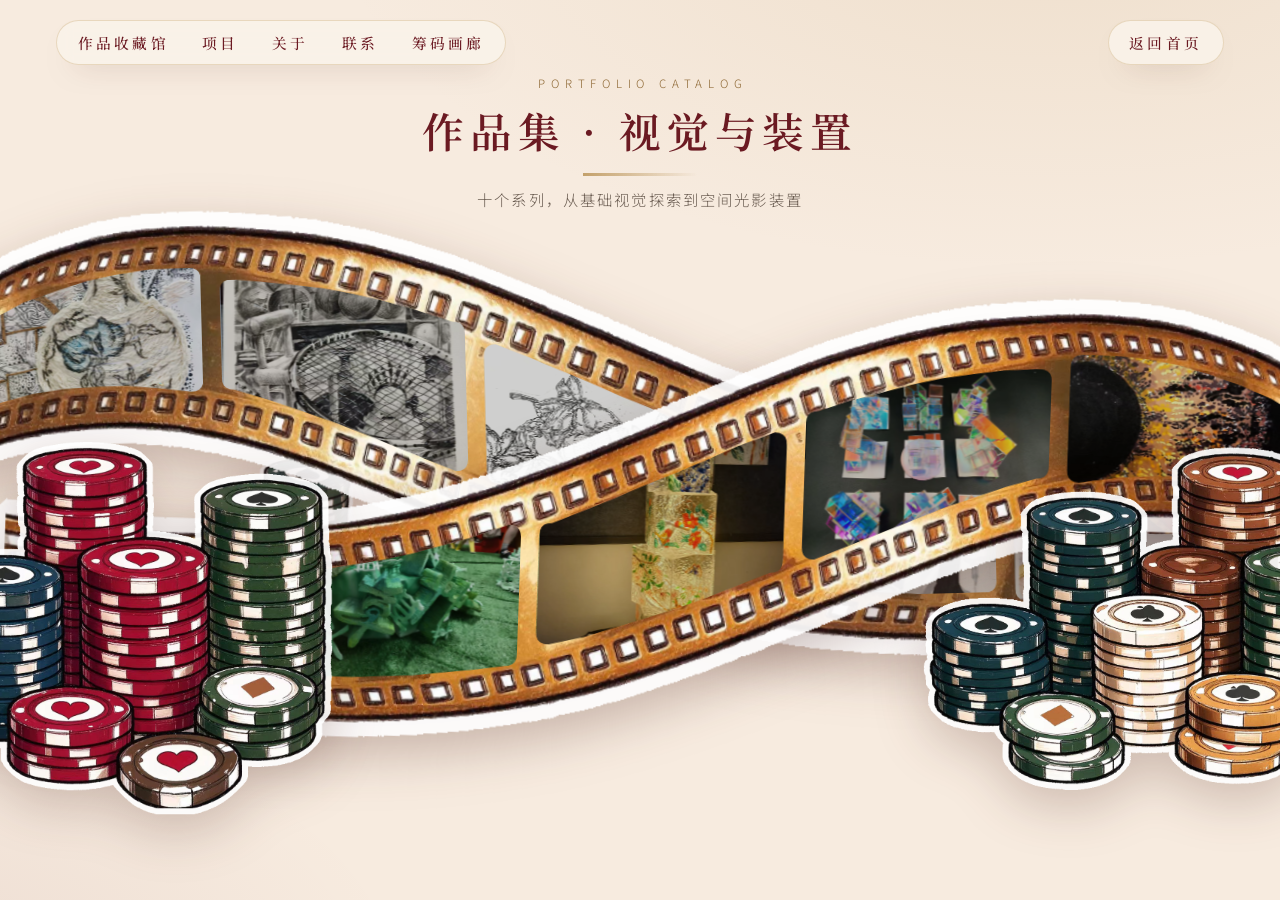
==== catalog.html @ f5d0d49e "feat: 三页链路(加载→作品收藏馆→画廊) + 收藏页硬币接续动画(相同X掉落/沿描边滚动/底部滚回/遮挡关系/配音与问候卡) + 导航重排与圆角胶片格蒙版" ====
<!DOCTYPE html>
<html lang="zh-CN">
<head>
<meta charset="UTF-8">
<meta name="viewport" content="width=device-width, initial-scale=1.0">
<meta name="color-scheme" content="light">
<title>作品集 · 视觉与装置</title>
<link rel="preconnect" href="https://fonts.googleapis.com">
<link rel="preconnect" href="https://fonts.gstatic.com" crossorigin>
<link href="https://fonts.googleapis.com/css2?family=Cormorant+Garamond:ital,wght@0,400;0,500;1,400&family=Noto+Serif+SC:wght@300;400;500;600&family=Noto+Sans+SC:wght@300;400&display=swap" rel="stylesheet">
<style>
/* ============================================================
   作品集 · 视觉与装置（单屏定格）
   画面中心：图片拼贴打底 + 波浪金胶片 A/B 前后重叠
   左右贴边大筹码置顶；页面锁定不可滚动
   ============================================================ */
:root{
  --bg:#f7ebdf;
  --wine:#6b1a22;
  --ink:#2e2521;
  --ink-soft:#6b5d52;
  --olive:#4f5c46;
  --gold:#c3a06a;
  --gold-deep:#8d6733;
  --card:#fbf3e4;
  --line:rgba(195,160,106,.34);
  --serif:"Noto Serif SC","Songti SC","STSong","SimSun",serif;
  --sans:"Noto Sans SC","PingFang SC","Microsoft YaHei",sans-serif;
  --ease:cubic-bezier(.22,.8,.28,1);
  --pad-x:clamp(20px,4.4vw,68px);
}
*{margin:0;padding:0;box-sizing:border-box}
html,body{overflow:hidden}            /* 网页锁定：上下不可滚动 */
body{
  height:100svh;
  position:relative;
  background:
    radial-gradient(1200px 600px at 82% -10%, rgba(195,160,106,.16), transparent 60%),
    radial-gradient(900px 500px at -10% 110%, rgba(94,18,25,.07), transparent 60%),
    var(--bg);
  color:var(--ink);
  font-family:var(--serif);
  -webkit-font-smoothing:antialiased;
}
a{color:inherit;text-decoration:none}
img{display:block}
::selection{background:rgba(107,26,34,.14)}

/* ---------- 导航（与首页同款：左上胶囊 + 右上返回） ---------- */
.nav{
  position:absolute;top:clamp(14px,2.2vh,24px);left:var(--pad-x);
  z-index:6;
  display:flex;align-items:center;justify-content:flex-start;
  gap:clamp(20px,2.6vw,38px);
  padding:11px clamp(16px,1.6vw,24px);
  border-radius:999px;
  background:rgba(250,243,234,.88);
  border:1px solid var(--line);
  box-shadow:0 14px 30px -20px rgba(74,32,22,.55);
  backdrop-filter:blur(8px) saturate(1.04);
  animation:fadeDown 1s .1s var(--ease) both;
}
.nav.nav-back{
  left:auto;right:var(--pad-x);
  animation-delay:.22s;
}
.nav a{
  font-weight:500;font-size:.92rem;letter-spacing:.22em;
  color:var(--wine);transition:opacity .4s;
}
.nav a:hover{opacity:.7}

/* ---------- 标题 ---------- */
.head{
  position:absolute;top:calc(clamp(66px,10.5vh,104px) - 20px);left:0;right:0;
  z-index:5;text-align:center;padding:0 var(--pad-x);
  pointer-events:none;
}
.head .eyebrow{
  font-family:var(--sans);font-weight:300;
  font-size:.72rem;letter-spacing:.5em;text-indent:.5em;
  color:var(--gold-deep);text-transform:uppercase;
  animation:riseIn 1s .2s var(--ease) both;
}
.head h1{
  margin-top:12px;
  font-size:clamp(1.7rem,3.4vw,2.6rem);font-weight:600;
  letter-spacing:.14em;line-height:1.3;color:var(--wine);
  animation:riseIn 1s .32s var(--ease) both;
}
.head h1::after{
  content:"";display:block;width:114px;height:3px;margin:16px auto 0;
  background:linear-gradient(90deg,var(--gold),rgba(195,160,106,0));
}
.head .sub{
  margin-top:10px;
  font-family:var(--sans);font-weight:300;
  font-size:clamp(.84rem,1.2vw,.98rem);
  letter-spacing:.14em;line-height:1.8;color:var(--ink-soft);
  animation:riseIn 1s .44s var(--ease) both;
}

/* ---------- 波浪金胶卷 A / B（原始 PNG 通栏）：带外缘分块蒙版（留出胶卷自带边），滚轮走格 ---------- */
.film{
  position:absolute;left:50%;top:calc(50% + 20px);z-index:2;pointer-events:none;user-select:none;
  width:106vw;
  filter:drop-shadow(0 18px 26px rgba(72,30,22,.28));
  animation:decoIn 1.5s .45s var(--ease) both;
}
.film-a{transform:translate(-52%,-58%) rotate(-1.5deg)}
.film-b{transform:translate(-48%,-40%) rotate(2deg);z-index:3;animation-delay:.6s}
.film-base{display:block;width:100%;height:auto}
.cell{
  position:absolute;overflow:hidden;
  pointer-events:auto;cursor:pointer;
  transition:transform .45s var(--ease);
}
.cell:hover{transform:scale(1.035)}
.cell .strip{
  position:absolute;top:0;left:0;width:100%;height:100%;
  display:flex;transition:transform .38s var(--ease);will-change:transform;
}
.cell .strip img{
  flex:0 0 100%;width:100%;height:100%;object-fit:cover;display:block;
  filter:brightness(.82);
  transition:filter .3s var(--ease);
}
.cell:hover .strip img{filter:brightness(1.02)}
/* 悬停：只亮边缘（暖金内发光圈），整图不加亮 */
.cell::after{
  content:'';position:absolute;inset:0;pointer-events:none;
  box-shadow:inset 0 0 0 3px rgba(255,240,212,.95), inset 0 0 20px rgba(255,240,212,.4);
  opacity:0;transition:opacity .3s var(--ease);
}
.cell:hover::after{opacity:1}

/* 后排筹码（左半二分之一处，垫底） */
.deco{
  position:absolute;z-index:0;pointer-events:none;user-select:none;
  filter:drop-shadow(0 14px 22px rgba(72,30,22,.16));
  animation:decoIn 1.5s .15s var(--ease) both;
}
.deco-chips-back{top:calc(56% - 50px);left:14%;width:clamp(180px,19vw,290px);transform:rotate(2.5deg)}
@keyframes decoIn{from{opacity:0}to{opacity:1}}

/* ---------- 贴边置顶的左右筹码（放大两倍） ---------- */
.stk{
  position:fixed;z-index:50;pointer-events:none;user-select:none;
  filter:drop-shadow(0 16px 26px rgba(72,30,22,.24));
}
.stk-l{left:-5vw;top:calc(62% + 70px);width:clamp(300px,31vw,500px);animation:stkL 1.1s .75s var(--ease) both}
.stk-r{right:-40px;top:calc(61% + 70px);width:clamp(300px,31vw,500px);animation:stkR 1.1s .95s var(--ease) both}
@keyframes stkL{from{opacity:0;transform:translate(-34px,-50%)}to{opacity:1;transform:translate(0,-50%)}}
@keyframes stkR{from{opacity:0;transform:translate(34px,-50%)}to{opacity:1;transform:translate(0,-50%)}}

/* ---------- 动效 ---------- */
@keyframes fadeDown{from{opacity:0;transform:translateY(-10px)}to{opacity:1;transform:translateY(0)}}
@keyframes riseIn{from{opacity:0;transform:translateY(18px)}to{opacity:1;transform:none}}

/* ---------- 响应式 ---------- */
@media (max-width:880px){
  .stk{display:none}
  .deco-chips-back{display:none}
  .head{top:calc(clamp(60px,9vh,84px) - 20px)}
}
@media (prefers-reduced-motion:reduce){
  *,*::before,*::after{animation-duration:.01ms!important;animation-delay:0s!important;transition-duration:.2s!important}
}
</style>
</head>
<body>

<!-- 底层：后排筹码 -->
<img class="deco deco-chips-back" src="assets/stickers/chips-back.png" alt="" draggable="false">

<!-- 波浪金胶卷 A（后） / B（前）：原始波浪形态，作品图嵌进帧格，滚轮走格 -->
<div class="film film-a" id="filmA" aria-hidden="true">
  <img class="film-base" src="assets/stickers/film-a.png" alt="" draggable="false">
</div>
<div class="film film-b" id="filmB" aria-hidden="true">
  <img class="film-base" src="assets/stickers/film-b.png" alt="" draggable="false">
</div>

<header class="nav">
  <a href="index.html">作品收藏馆</a>
  <a href="index.html#projects">项目</a>
  <a href="index.html#about">关于</a>
  <a href="index.html#contact">联系</a>
  <a href="gallery.html">筹码画廊</a>
</header>
<header class="nav nav-back">
  <a href="index.html">返回首页</a>
</header>

<section class="head">
  <p class="eyebrow">Portfolio Catalog</p>
  <h1>作品集 · 视觉与装置</h1>
  <p class="sub">十个系列，从基础视觉探索到空间光影装置</p>
</section>



<!-- 贴边置顶：左筹码 / 右筹码（放大两倍） -->
<img class="stk stk-l" src="assets/stickers/chips-left.png" alt="" draggable="false">
<img class="stk stk-r" src="assets/stickers/chips-right.png" alt="" draggable="false">

<script>
/* 波浪金胶卷：原始 PNG 波浪形态（形态与原图一致），
   作品图按检测出的帧格四边形 clip-path 嵌进格子里；
   滚轮/中键滚动驱动：每滚一格，画面走一格（无缝循环），不滚不动 */
(function(){
  var SEQ_NAMES = ['w01a','w02a','w03a','w04a','w05a','w06a','w07a','w08a','w09a','w10a'];
  /* 带整体外缘（内缩 8px 留出胶卷自带描边）：蒙版沿胶卷垂直等分 SEGS 块，无缝衔接 */
  var GEO = {
    A: {w:1108, h:383, dir:-1,
      top:[[14,82],[30,72],[46,62],[62,53],[78,46],[94,41],[110,36],[126,31],[142,28],[158,25],[174,23],[190,22],[206,22],[222,22],[238,23],[254,24],[270,26],[286,28],[302,30],[318,32],[334,35],[350,39],[366,43],[382,48],[398,53],[414,59],[430,64],[446,71],[462,78],[478,85],[494,91],[510,99],[526,106],[542,113],[558,121],[574,128],[590,135],[606,143],[622,150],[638,157],[654,163],[670,170],[686,176],[702,182],[718,188],[734,193],[750,198],[766,202],[782,206],[798,209],[814,213],[830,215],[846,218],[862,220],[878,222],[894,223],[910,224],[926,225],[942,226],[958,226],[974,226],[990,225],[1006,225],[1022,223],[1038,221],[1054,220],[1070,218],[1086,216]],
      bot:[[14,195],[30,188],[46,183],[62,178],[78,174],[94,172],[110,170],[126,169],[142,169],[158,169],[174,171],[190,172],[206,174],[222,178],[238,181],[254,186],[270,191],[286,197],[302,203],[318,209],[334,215],[350,222],[366,229],[382,236],[398,243],[414,250],[430,257],[446,264],[462,271],[478,278],[494,285],[510,292],[526,298],[542,305],[558,311],[574,317],[590,323],[606,327],[622,332],[638,336],[654,340],[670,343],[686,346],[702,349],[718,352],[734,353],[750,355],[766,357],[782,357],[798,359],[814,359],[830,359],[846,359],[862,359],[878,359],[894,359],[910,359],[926,358],[942,357],[958,357],[974,357],[990,356],[1006,354],[1022,353],[1038,352],[1054,351],[1070,350],[1086,348]]},
    B: {w:1108, h:383, dir:1,
      top:[[14,215],[30,217],[46,220],[62,221],[78,222],[94,224],[110,225],[126,226],[142,226],[158,226],[174,225],[190,225],[206,224],[222,222],[238,220],[254,219],[270,217],[286,214],[302,211],[318,208],[334,204],[350,200],[366,195],[382,190],[398,185],[414,178],[430,173],[446,166],[462,160],[478,153],[494,146],[510,139],[526,131],[542,124],[558,117],[574,110],[590,102],[606,94],[622,88],[638,81],[654,74],[670,67],[686,61],[702,55],[718,51],[734,45],[750,41],[766,37],[782,33],[798,31],[814,28],[830,26],[846,25],[862,24],[878,23],[894,22],[910,22],[926,23],[942,24],[958,27],[974,29],[990,34],[1006,39],[1022,44],[1038,50],[1054,58],[1070,67],[1086,78]],
      bot:[[14,347],[30,349],[46,350],[62,352],[78,353],[94,354],[110,355],[126,356],[142,357],[158,357],[174,358],[190,358],[206,359],[222,359],[238,359],[254,360],[270,359],[286,359],[302,359],[318,358],[334,357],[350,356],[366,354],[382,352],[398,350],[414,348],[430,345],[446,341],[462,338],[478,334],[494,330],[510,324],[526,319],[542,313],[558,308],[574,301],[590,295],[606,288],[622,281],[638,274],[654,267],[670,260],[686,253],[702,246],[718,239],[734,232],[750,225],[766,218],[782,211],[798,205],[814,199],[830,193],[846,188],[862,183],[878,179],[894,176],[910,173],[926,171],[942,170],[958,169],[974,169],[990,170],[1006,171],[1022,174],[1038,176],[1054,180],[1070,185],[1086,192]]}
  };
  window.__FILM_GEO = GEO;                         /* 供硬币落点计算使用（后面那条胶卷的上缘描边） */
  var SEGS = 5;
  function yAt(arr, x){
    if (x <= arr[0][0]) return arr[0][1];
    for (var i = 0; i < arr.length - 1; i++)
      if (x <= arr[i + 1][0]){
        var t = (x - arr[i][0]) / (arr[i + 1][0] - arr[i][0]);
        return arr[i][1] + (arr[i + 1][1] - arr[i][1]) * t;
      }
    return arr[arr.length - 1][1];
  }
  var strips = [];
  Object.keys(GEO).forEach(function(k){
    var g = GEO[k], host = document.getElementById('film' + k);
    if (!host) return;
    var seq = SEQ_NAMES.length;
    var names = g.dir === 1 ? SEQ_NAMES.slice().reverse() : SEQ_NAMES;
    var bx0 = g.top[0][0], bx1 = g.top[g.top.length - 1][0];
    for (var s = 0; s < SEGS; s++){
      /* 块间留 15px 缝隙露出金色胶卷底（首尾块贴边不留缝） */
      var gap = 15;
      var a = bx0 + (bx1 - bx0) * s / SEGS + (s === 0 ? 0 : gap / 2);
      var b = bx0 + (bx1 - bx0) * (s + 1) / SEGS - (s === SEGS - 1 ? 0 : gap / 2);
      /* 上下内缩 15% 后的带缘曲线 */
      var minY0 = 1e9, maxY0 = -1e9;
      for (var xx = a; xx <= b; xx += 8){
        var t0 = yAt(g.top, xx), u0 = yAt(g.bot, xx);
        if (t0 < minY0) minY0 = t0;
        if (u0 > maxY0) maxY0 = u0;
      }
      var padY = (maxY0 - minY0) * .15;
      var tY = function(x){ return yAt(g.top, x) + padY; };
      var bY = function(x){ return yAt(g.bot, x) - padY; };
      /* 二次贝塞尔采样（画圆角） */
      var quad = function(p0, p1, p2, n){
        var out = [];
        for (var i = 1; i <= n; i++){
          var t = i / n, mt = 1 - t;
          out.push([mt * mt * p0[0] + 2 * mt * t * p1[0] + t * t * p2[0],
                    mt * mt * p0[1] + 2 * mt * t * p1[1] + t * t * p2[1]]);
        }
        return out;
      };
      /* 圆角半径：固定 10px */
      var r = 10;
      var pts = [], st = (b - a) / 8, xx;
      for (xx = a + r; xx < b - r - st * .4; xx += st) pts.push([xx, tY(xx)]);
      pts.push([b - r, tY(b - r)]);
      pts = pts.concat(quad([b - r, tY(b - r)], [b, tY(b - r)], [b, tY(b - r) + r], 5));
      pts.push([b, bY(b - r) - r]);
      pts = pts.concat(quad([b, bY(b - r) - r], [b, bY(b - r)], [b - r, bY(b - r)], 5));
      for (xx = b - r - st; xx > a + r + st * .4; xx -= st) pts.push([xx, bY(xx)]);
      pts.push([a + r, bY(a + r)]);
      pts = pts.concat(quad([a + r, bY(a + r)], [a, bY(a + r)], [a, bY(a + r) - r], 5));
      pts.push([a, tY(a + r) + r]);
      pts = pts.concat(quad([a, tY(a + r) + r], [a, tY(a + r)], [a + r, tY(a + r)], 5));
      var vy0 = 1e9, vy1 = -1e9;
      pts.forEach(function(p){ if (p[1] < vy0) vy0 = p[1]; if (p[1] > vy1) vy1 = p[1]; });
      var cell = document.createElement('div');
      cell.className = 'cell';
      cell.style.left = (a / g.w * 100).toFixed(3) + '%';
      cell.style.top = (vy0 / g.h * 100).toFixed(3) + '%';
      cell.style.width = ((b - a) / g.w * 100).toFixed(3) + '%';
      cell.style.height = ((vy1 - vy0) / g.h * 100).toFixed(3) + '%';
      var pp = pts.map(function(p){
        return (((p[0] - a) / (b - a)) * 100).toFixed(2) + '% ' + (((p[1] - vy0) / (vy1 - vy0)) * 100).toFixed(2) + '%';
      });
      var clip = 'polygon(' + pp.join(',') + ')';
      cell.style.clipPath = clip;
      cell.style.webkitClipPath = clip;
      var strip = document.createElement('div');
      strip.className = 'strip';
      strip.dataset.dir = String(g.dir);
      strip.dataset.seq = String(seq);
      for (var c = 0; c < 3; c++)
        for (var i = 0; i < seq; i++){
          var im = document.createElement('img');
          /* 每块错位一块：同屏各块显示不同作品 */
          im.src = 'assets/catalog/' + names[(i + s) % seq] + '.jpg';
          im.alt = ''; im.draggable = false;
          strip.appendChild(im);
        }
      cell.appendChild(strip);
      /* 互动：点击蒙版块 → 画面走一格 */
      cell.addEventListener('click', function(){ stepAll(1); });
      host.appendChild(cell);
      strips.push(strip);
    }
  });

  /* 滚轮 / 中键滑动：累计 delta，每约一格滚动走一格 */
  var idx = 0, acc = 0;
  function stepAll(d){
    idx += d;
    strips.forEach(function(s){
      var seq = +s.dataset.seq;
      var fd = s.dataset.dir === '1' ? 1 : -1;
      var tRaw = fd === 1 ? -idx : idx;
      var p = ((tRaw % seq) + seq) % seq;
      var pPrev = (((tRaw - d) % seq) + seq) % seq;
      var tN = seq + p, snap = false;
      if (d > 0 && pPrev === seq - 1 && p === 0){ tN = 2 * seq; snap = true; }
      if (d < 0 && pPrev === 0 && p === seq - 1){ tN = seq - 1; snap = true; }
      s.style.transform = 'translateX(' + (-tN * 100) + '%)';
      if (snap) setTimeout(function(){
        s.style.transition = 'none';
        s.style.transform = 'translateX(' + (-(seq + p) * 100) + '%)';
        void s.offsetWidth;
        s.style.transition = '';
      }, 400);
    });
  }
  window.addEventListener('wheel', function(e){
    acc += e.deltaY;
    while (Math.abs(acc) >= 500){   /* 灵敏度：滚约 5 格走 1 格 */
      var d = acc > 0 ? 1 : -1;
      acc -= d * 90;
      stepAll(d);
    }
  }, {passive:true});

  function setStrips(noAnim){
    strips.forEach(function(s){
      var seq = +s.dataset.seq;
      var fd = s.dataset.dir === '1' ? 1 : -1;
      var tRaw = fd === 1 ? -idx : idx;
      var p = ((tRaw % seq) + seq) % seq;
      if (noAnim) s.style.transition = 'none';
      s.style.transform = 'translateX(' + (-(seq + p) * 100) + '%)';
      if (noAnim){ void s.offsetWidth; s.style.transition = ''; }
    });
  }
  setStrips(true);
  /* 调试：?step=N 打开即处于第 N 格 */
  var sm = location.search.match(/step=(-?\d+)/);
  if (sm){ idx = parseInt(sm[1], 10); setStrips(true); }
})();
</script>

<script>
/* 接首页硬币动画：硬币从相同 X 位置掉落，落到（垫在筹码后面的）胶卷上并停住 */
(function(){
  if (location.search.indexOf('drop=1') < 0) return;
  var m = location.search.match(/[?&]x=([\d.]+)/);
  var xFrac = m ? Math.min(.98, Math.max(.02, parseFloat(m[1]))) : .52;
  var filmA = document.querySelector('.film-a .film-base');
  var filmB = document.querySelector('.film-b .film-base');

  function yOn(arr, ix){                             /* 波形线性插值 */
    if (ix <= arr[0][0]) return arr[0][1];
    for (var i = 0; i < arr.length - 1; i++)
      if (ix <= arr[i + 1][0]){
        var t = (ix - arr[i][0]) / (arr[i + 1][0] - arr[i][0]);
        return arr[i][1] + (arr[i + 1][1] - arr[i][1]) * t;
      }
    return arr[arr.length - 1][1];
  }

  function drop(){
    if (!filmA || !filmB) return;
    var rA = filmA.getBoundingClientRect();
    var rB = filmB.getBoundingClientRect();
    var W = 80;                                     /* 硬币尺寸 */
    var x = xFrac * window.innerWidth - W / 2;
    /* 落点：后面那条胶卷（A）的上缘描边在该 X 处的 Y（随波浪起伏） */
    var geoA = window.__FILM_GEO && window.__FILM_GEO.A;
    var geoB = window.__FILM_GEO && window.__FILM_GEO.B;
    var imgX0 = 596;
    var yLand = rA.top + rA.height * .32 - W;
    if (geoA){
      var arr = geoA.top;
      imgX0 = Math.max(arr[0][0], Math.min(arr[arr.length - 1][0],
        (xFrac * window.innerWidth - rA.left) / rA.width * 1108));
      yLand = rA.top + yOn(arr, imgX0) / 383 * rA.height - W;
    }
    var img = document.createElement('img');
    img.src = 'assets/pieces/coin-front.png';
    img.alt = ''; img.draggable = false;
    img.style.cssText = 'position:fixed;left:0;top:0;width:' + W + 'px;height:' + W +
      'px;z-index:40;pointer-events:none;will-change:transform;' +
      /* 硬币描边：四周白色贴纸描边 + 淡淡投影 */
      'filter:drop-shadow(2.5px 0 0 #fff) drop-shadow(-2.5px 0 0 #fff) drop-shadow(0 2.5px 0 #fff) drop-shadow(0 -2.5px 0 #fff) drop-shadow(0 6px 10px rgba(72,30,22,.35));';
    document.body.appendChild(img);
    /* 动态注入 CSS keyframes（比 WAAPI 兼容性更稳） */
    var spin = 720;
    var st = document.createElement('style');
    st.textContent = '@keyframes coinDropK{' +
      '0%{transform:translate(' + x + 'px,' + (-W * 2.5) + 'px) rotate(0deg);animation-timing-function:cubic-bezier(.45,0,.85,.35)}' +
      '52%{transform:translate(' + x + 'px,' + yLand + 'px) rotate(' + Math.round(spin * .8) + 'deg);animation-timing-function:cubic-bezier(.2,.55,.45,1)}' +
      '68%{transform:translate(' + x + 'px,' + (yLand - W * .9) + 'px) rotate(' + Math.round(spin * .9) + 'deg)}' +
      '100%{transform:translate(' + x + 'px,' + yLand + 'px) rotate(' + spin + 'deg)}' +
      '}';
    document.head.appendChild(st);
    if (location.search.indexOf('still=1') > -1 || !(geoA && geoB)){
      /* 调试定格 / 无几何数据：只做掉落停住 */
      img.style.transform = 'translate(' + x + 'px,' + yLand + 'px) rotate(' + spin + 'deg)';
      if (location.search.indexOf('still=1') < 0)
        img.style.animation = 'coinDropK 1.7s cubic-bezier(.45,0,.85,.35) forwards';
      return;
    }

    /* ---------- 落地后沿描边滚动 ----------
       P1：沿 A 卷上缘描边向右滚到 A 卷最右
       P2：从 B 卷右边淡入，沿 B 卷上缘描边向左滚到最左
       P3：淡出，从所有物体前面的左下角出现，沿底部滚回落点 X
       胶卷上硬币底边始终切在描边线上；滚动角速度按真实滚动换算 */
    var K = [], tR = 0, rot = spin, prevX = x;
    var SPEED = 380, DF = 114.59 / W;                /* px/s；deg/px（360/πD） */
    function ptA(ix){ return [rA.left + ix / 1108 * rA.width - W / 2,
                              rA.top + yOn(geoA.top, ix) / 383 * rA.height - W]; }
    function ptB(ix){ return [rB.left + ix / 1108 * rB.width - W / 2,
                              rB.top + yOn(geoB.top, ix) / 383 * rB.height - W]; }
    function addPhase(pt, x0, x1, dir, zFn){
      var dur = Math.max(.45, Math.abs(pt(x1)[0] - pt(x0)[0]) / SPEED);
      var n = Math.max(8, Math.round(dur * 16));
      for (var i = 0; i <= n; i++){
        var ix = x0 + (x1 - x0) * i / n;
        var p = pt(ix);
        rot += dir * Math.abs(p[0] - prevX) * DF;
        prevX = p[0];
        K.push({t: tR + dur * i / n, x: p[0], y: p[1], rot: rot, op: 1,
                z: typeof zFn === 'function' ? zFn(ix) : zFn});
      }
      tR += dur;
    }
    function addHold(px, py, op, z, dt){
      tR += dt;
      K.push({t: tR, x: px, y: py, rot: rot, op: op, z: z});
    }
    /* A 卷上缘描边某点是否被 B 卷（前层）盖住：按两卷实际渲染位置换算 */
    var coveredByB = function(ix){
      var bt = yOn(geoB.top, ix) / 383 * rB.height + rB.top;   /* B 带上缘视口 Y */
      var bb = yOn(geoB.bot, ix) / 383 * rB.height + rB.top;   /* B 带下缘视口 Y */
      var at = yOn(geoA.top, ix) / 383 * rA.height + rA.top;   /* A 上缘描边视口 Y */
      return bt < at && at < bb;
    };
    /* P1：A 卷描边向右滚到最右；被 B 卷盖住的区段硬币钻到 B 卷后面（z 低于胶卷） */
    addPhase(ptA, imgX0, 1086, 1, function(ix){ return coveredByB(ix) ? 1 : 40; });
    /* 淡出 → B 卷右端淡入（回到最前层） */
    var pe = K[K.length - 1];
    addHold(pe.x, pe.y, 0, 40, .22);
    var pb = ptB(1086);
    prevX = pb[0];
    addHold(pb[0], pb[1], 0, 40, .22);
    /* P2：B 卷描边向左滚到最左 */
    addPhase(ptB, 1086, 14, -1, 40);
    /* 淡出 → 左下角（所有物体前面）淡入 */
    pe = K[K.length - 1];
    addHold(pe.x, pe.y, 0, 80, .22);
    var yBot = window.innerHeight - W - 50;          /* 底部滚回线向上提高 50px */
    prevX = -W * .3;
    addHold(prevX, yBot, 0, 80, .22);
    /* P3：最前层沿底部滚回落点 X，并补滚到整数圈（停下时硬币正着） */
    var p3i = K.length;
    addPhase(function(ix){ return [ix, yBot]; }, -W * .3, x, 1, 80);
    var need = (360 - (rot % 360)) % 360;
    if (need > 1){
      var cnt = K.length - p3i;
      for (var qi = p3i; qi < K.length; qi++)
        K[qi].rot += need * (qi - p3i + 1) / cnt;
    }

    var total = tR;
    var kf = K.map(function(k){
      return (k.t / total * 100).toFixed(2) + '%{transform:translate(' + k.x.toFixed(1) + 'px,' + k.y.toFixed(1) + 'px) rotate(' + Math.round(k.rot) + 'deg);opacity:' + k.op + ';z-index:' + k.z + '}';
    }).join('');
    var st2 = document.createElement('style');
    st2.textContent = '@keyframes coinRollK{' + kf + '}';
    document.head.appendChild(st2);
    /* 行内兜底：动画异常时硬币停在最终位置（落点 X、屏幕底部前层） */
    var ke = K[K.length - 1];
    img.style.transform = 'translate(' + ke.x.toFixed(1) + 'px,' + ke.y.toFixed(1) + 'px) rotate(' + Math.round(ke.rot) + 'deg)';
    /* 调试：?at=N 直接跳到全程第 N 秒的状态（负延迟） */
    var am = location.search.match(/[?&]at=([\d.]+)/);
    if (am){
      var at = parseFloat(am[1]);
      img.style.animation = 'coinDropK 1.7s cubic-bezier(.45,0,.85,.35) ' + Math.min(0, 0.35 + 0 - at) + 's forwards, coinRollK ' + total.toFixed(2) + 's linear ' + (1.7 - at).toFixed(2) + 's forwards';
    } else {
      img.style.animation = 'coinDropK 1.7s cubic-bezier(.45,0,.85,.35) forwards, coinRollK ' + total.toFixed(2) + 's linear 1.7s forwards';
    }
    if (location.search.indexOf('dbg=1') > -1)
      document.title = 'DBG ke=' + ke.x.toFixed(1) + ',' + ke.y.toFixed(1) + ' rot=' + Math.round(ke.rot) + ' ih=' + window.innerHeight + ' total=' + total.toFixed(2);

    /* ---------- 硬币运动配音（WebAudio 合成，无外部音频文件；浏览器拦截自动播放时静默跳过） ---------- */
    if (location.search.indexOf('at=') < 0){
      var AC = window.AudioContext || window.webkitAudioContext;
      var actx = null;
      var au = function(){
        if (!AC) return null;
        try{
          if (!actx) actx = new AC();
          if (actx.state === 'suspended' && actx.resume) actx.resume();
          return actx.state === 'running' ? actx : null;
        }catch(e){ return null; }
      };
      var tone = function(c, t, f0, f1, vol, dur, type){
        var o = c.createOscillator(), g = c.createGain();
        o.type = type || 'sine';
        o.frequency.setValueAtTime(f0, t);
        if (f1) o.frequency.exponentialRampToValueAtTime(f1, t + dur);
        g.gain.setValueAtTime(vol, t);
        g.gain.exponentialRampToValueAtTime(.001, t + dur);
        o.connect(g); g.connect(c.destination);
        o.start(t); o.stop(t + dur + .02);
      };
      var thud = function(c, t, vol){                /* 落地 / 停稳闷响 */
        tone(c, t, 130, 55, vol, .16, 'sine');
        tone(c, t, 420, 90, vol * .4, .07, 'triangle');
      };
      var chime = function(c, t){                   /* 问候卡弹出叮咚 */
        tone(c, t, 660, 0, .18, .3, 'sine');
        tone(c, t + .12, 990, 0, .14, .35, 'sine');
      };
      var sc = au();
      if (sc){
        var t0 = sc.currentTime + 1.7;              /* 掉落动画结束 = 落地时刻 */
        thud(sc, t0, .5);                           /* 落地 */
        thud(sc, t0 + total, .4);                   /* 停稳 */
        chime(sc, t0 + total + .35);                /* 问候卡弹出 */
      }
    }

    /* 硬币停稳后：在硬币右侧弹出小问候卡（不占全屏） */
    var shown = false;
    var greet = function(){
      if (shown) return;
      shown = true;
      var card = document.createElement('div');
      card.style.cssText = 'position:fixed;z-index:95;background:rgba(250,243,234,.97);border:1px solid #e8d9c3;' +
        'border-radius:16px;box-shadow:0 18px 40px -20px rgba(74,32,22,.6);padding:16px 22px;text-align:center;' +
        'animation:greetPop .45s cubic-bezier(.34,1.56,.64,1) both;';
      var msg = document.createElement('div');
      msg.textContent = '欢迎观看我的作品 0v0';
      msg.style.cssText = 'color:#5a2a20;font-size:.95rem;letter-spacing:.14em;font-weight:500;white-space:nowrap;';
      card.appendChild(msg);
      document.body.appendChild(card);
      /* 定位：硬币右侧竖直居中；靠右放不下时改到硬币左侧 */
      var bw = card.offsetWidth, bh = card.offsetHeight;
      var cx = ke.x + W + 14, cy = ke.y + W / 2;
      if (cx + bw > window.innerWidth - 10) cx = ke.x - bw - 14;
      card.style.left = Math.max(10, cx) + 'px';
      card.style.top = Math.max(10, Math.min(window.innerHeight - bh - 10, cy - bh / 2)) + 'px';
      setTimeout(function(){
        document.addEventListener('click', function h(e){
          if (!card.contains(e.target)){ card.remove(); document.removeEventListener('click', h); }
        });
      }, 300);
    };
    var gst = document.createElement('style');
    gst.textContent = '@keyframes greetPop{from{opacity:0;transform:scale(.72)}to{opacity:1;transform:scale(1)}}';
    document.head.appendChild(gst);
    img.addEventListener('animationend', function(e){
      if (e.animationName === 'coinRollK') greet();
    });
    setTimeout(greet, (1.7 + total) * 1000 + 200);   /* 兜底：动画事件没触发也能弹出 */
  }

  if (document.readyState === 'complete') setTimeout(drop, 350);
  else window.addEventListener('load', function(){ setTimeout(drop, 350); });
})();
</script>

</body>
</html>
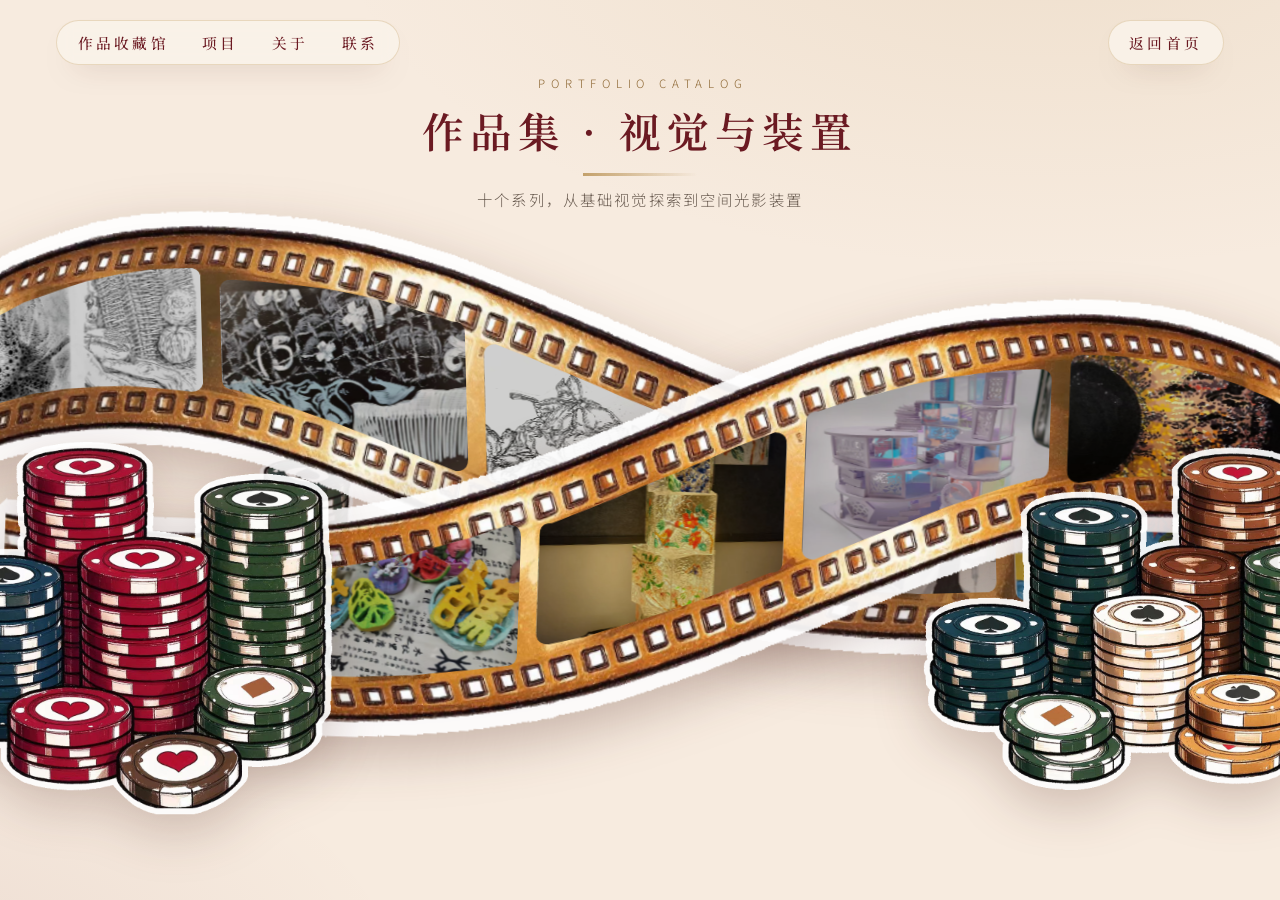
==== commit 1ce23001: "feat: 17组作品页(work.html,展板切多屏图文排版) + 目录胶卷点击跳转对应作品组 + 新增展板素材w11-w17 + 移除画廊页" ====
--- a/catalog.html
+++ b/catalog.html
@@ -186,7 +186,6 @@
   <a href="index.html#projects">项目</a>
   <a href="index.html#about">关于</a>
   <a href="index.html#contact">联系</a>
-  <a href="gallery.html">筹码画廊</a>
 </header>
 <header class="nav nav-back">
   <a href="index.html">返回首页</a>
@@ -302,8 +301,20 @@
           strip.appendChild(im);
         }
       cell.appendChild(strip);
-      /* 互动：点击蒙版块 → 画面走一格 */
-      cell.addEventListener('click', function(){ stepAll(1); });
+      /* 互动：点击蒙版块 → 打开该格当前显示的作品组页面（直接读格内实际显示的图，不会错位） */
+      cell.addEventListener('click', function(){
+        var strip2 = cell.querySelector('.strip');
+        var mt = /translateX\((-?[\d.]+)%\)/.exec(strip2.style.transform || '');
+        if (!mt) return;
+        var slide = Math.round(parseFloat(mt[1]) / 100);
+        var kids = strip2.children.length;
+        var child = strip2.children[((slide % kids) + kids) % kids];
+        if (!child) return;
+        var wm = /w(\d+)a/.exec(child.getAttribute('src') || '');
+        if (!wm) return;
+        if (location.search.indexOf('nonav') > -1){ stepAll(1); return; }   /* 调试模式保持走格 */
+        window.location.href = 'work.html?g=' + parseInt(wm[1], 10);
+      });
       host.appendChild(cell);
       strips.push(strip);
     }
@@ -355,6 +366,12 @@
   /* 调试：?step=N 打开即处于第 N 格 */
   var sm = location.search.match(/step=(-?\d+)/);
   if (sm){ idx = parseInt(sm[1], 10); setStrips(true); }
+  /* 调试：?autoclick 自动点击第一个格子（验证跳转落点） */
+  if (location.search.indexOf('autoclick') > -1)
+    setTimeout(function(){
+      var c = document.querySelector('.film-b .cell') || document.querySelector('.cell');
+      if (c) c.click();
+    }, 600);
 })();
 </script>
 
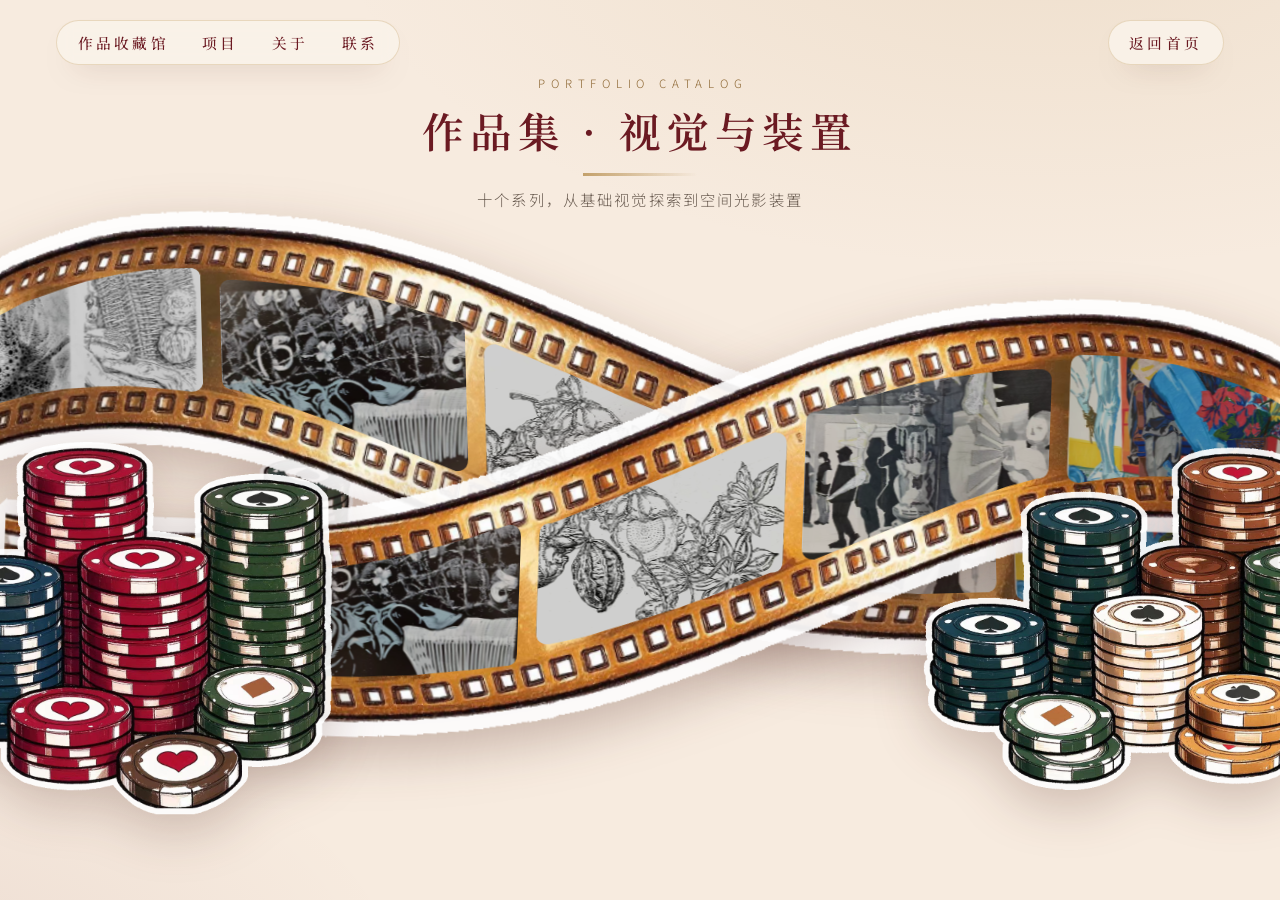
==== commit d23584a3: "fix: 目录胶卷点击跳转改按屏幕列解析 + 两卷同图序同向滚动，杜绝错位" ====
--- a/catalog.html
+++ b/catalog.html
@@ -214,7 +214,7 @@
     A: {w:1108, h:383, dir:-1,
       top:[[14,82],[30,72],[46,62],[62,53],[78,46],[94,41],[110,36],[126,31],[142,28],[158,25],[174,23],[190,22],[206,22],[222,22],[238,23],[254,24],[270,26],[286,28],[302,30],[318,32],[334,35],[350,39],[366,43],[382,48],[398,53],[414,59],[430,64],[446,71],[462,78],[478,85],[494,91],[510,99],[526,106],[542,113],[558,121],[574,128],[590,135],[606,143],[622,150],[638,157],[654,163],[670,170],[686,176],[702,182],[718,188],[734,193],[750,198],[766,202],[782,206],[798,209],[814,213],[830,215],[846,218],[862,220],[878,222],[894,223],[910,224],[926,225],[942,226],[958,226],[974,226],[990,225],[1006,225],[1022,223],[1038,221],[1054,220],[1070,218],[1086,216]],
       bot:[[14,195],[30,188],[46,183],[62,178],[78,174],[94,172],[110,170],[126,169],[142,169],[158,169],[174,171],[190,172],[206,174],[222,178],[238,181],[254,186],[270,191],[286,197],[302,203],[318,209],[334,215],[350,222],[366,229],[382,236],[398,243],[414,250],[430,257],[446,264],[462,271],[478,278],[494,285],[510,292],[526,298],[542,305],[558,311],[574,317],[590,323],[606,327],[622,332],[638,336],[654,340],[670,343],[686,346],[702,349],[718,352],[734,353],[750,355],[766,357],[782,357],[798,359],[814,359],[830,359],[846,359],[862,359],[878,359],[894,359],[910,359],[926,358],[942,357],[958,357],[974,357],[990,356],[1006,354],[1022,353],[1038,352],[1054,351],[1070,350],[1086,348]]},
-    B: {w:1108, h:383, dir:1,
+    B: {w:1108, h:383, dir:-1,
       top:[[14,215],[30,217],[46,220],[62,221],[78,222],[94,224],[110,225],[126,226],[142,226],[158,226],[174,225],[190,225],[206,224],[222,222],[238,220],[254,219],[270,217],[286,214],[302,211],[318,208],[334,204],[350,200],[366,195],[382,190],[398,185],[414,178],[430,173],[446,166],[462,160],[478,153],[494,146],[510,139],[526,131],[542,124],[558,117],[574,110],[590,102],[606,94],[622,88],[638,81],[654,74],[670,67],[686,61],[702,55],[718,51],[734,45],[750,41],[766,37],[782,33],[798,31],[814,28],[830,26],[846,25],[862,24],[878,23],[894,22],[910,22],[926,23],[942,24],[958,27],[974,29],[990,34],[1006,39],[1022,44],[1038,50],[1054,58],[1070,67],[1086,78]],
       bot:[[14,347],[30,349],[46,350],[62,352],[78,353],[94,354],[110,355],[126,356],[142,357],[158,357],[174,358],[190,358],[206,359],[222,359],[238,359],[254,360],[270,359],[286,359],[302,359],[318,358],[334,357],[350,356],[366,354],[382,352],[398,350],[414,348],[430,345],[446,341],[462,338],[478,334],[494,330],[510,324],[526,319],[542,313],[558,308],[574,301],[590,295],[606,288],[622,281],[638,274],[654,267],[670,260],[686,253],[702,246],[718,239],[734,232],[750,225],[766,218],[782,211],[798,205],[814,199],[830,193],[846,188],[862,183],[878,179],[894,176],[910,173],[926,171],[942,170],[958,169],[974,169],[990,170],[1006,171],[1022,174],[1038,176],[1054,180],[1070,185],[1086,192]]}
   };
@@ -301,18 +301,26 @@
           strip.appendChild(im);
         }
       cell.appendChild(strip);
-      /* 互动：点击蒙版块 → 打开该格当前显示的作品组页面（直接读格内实际显示的图，不会错位） */
-      cell.addEventListener('click', function(){
-        var strip2 = cell.querySelector('.strip');
+      /* 互动：点击 → 按点击位置的屏幕 X 找到 A 卷对应列的格子，打开它当前显示的作品组。
+         两卷同图序后，同一屏幕列两卷显示同一作品，点哪列就是哪组 */
+      cell.addEventListener('click', function(e){
+        if (location.search.indexOf('nonav') > -1){ stepAll(1); return; }   /* 调试模式保持走格 */
+        var target = null;
+        var cellsA = document.querySelectorAll('#filmA .cell');
+        for (var i2 = 0; i2 < cellsA.length; i2++){
+          var r2 = cellsA[i2].getBoundingClientRect();
+          if (e.clientX >= r2.left && e.clientX <= r2.right){ target = cellsA[i2]; break; }
+        }
+        if (!target) target = cell;                        /* 兜底：用被点的格子 */
+        var strip2 = target.querySelector('.strip');
         var mt = /translateX\((-?[\d.]+)%\)/.exec(strip2.style.transform || '');
         if (!mt) return;
-        var slide = Math.round(parseFloat(mt[1]) / 100);
+        var slide = Math.round(-parseFloat(mt[1]) / 100);  /* transform 为负百分比，取反得真实格数 */
         var kids = strip2.children.length;
         var child = strip2.children[((slide % kids) + kids) % kids];
         if (!child) return;
         var wm = /w(\d+)a/.exec(child.getAttribute('src') || '');
         if (!wm) return;
-        if (location.search.indexOf('nonav') > -1){ stepAll(1); return; }   /* 调试模式保持走格 */
         window.location.href = 'work.html?g=' + parseInt(wm[1], 10);
       });
       host.appendChild(cell);
